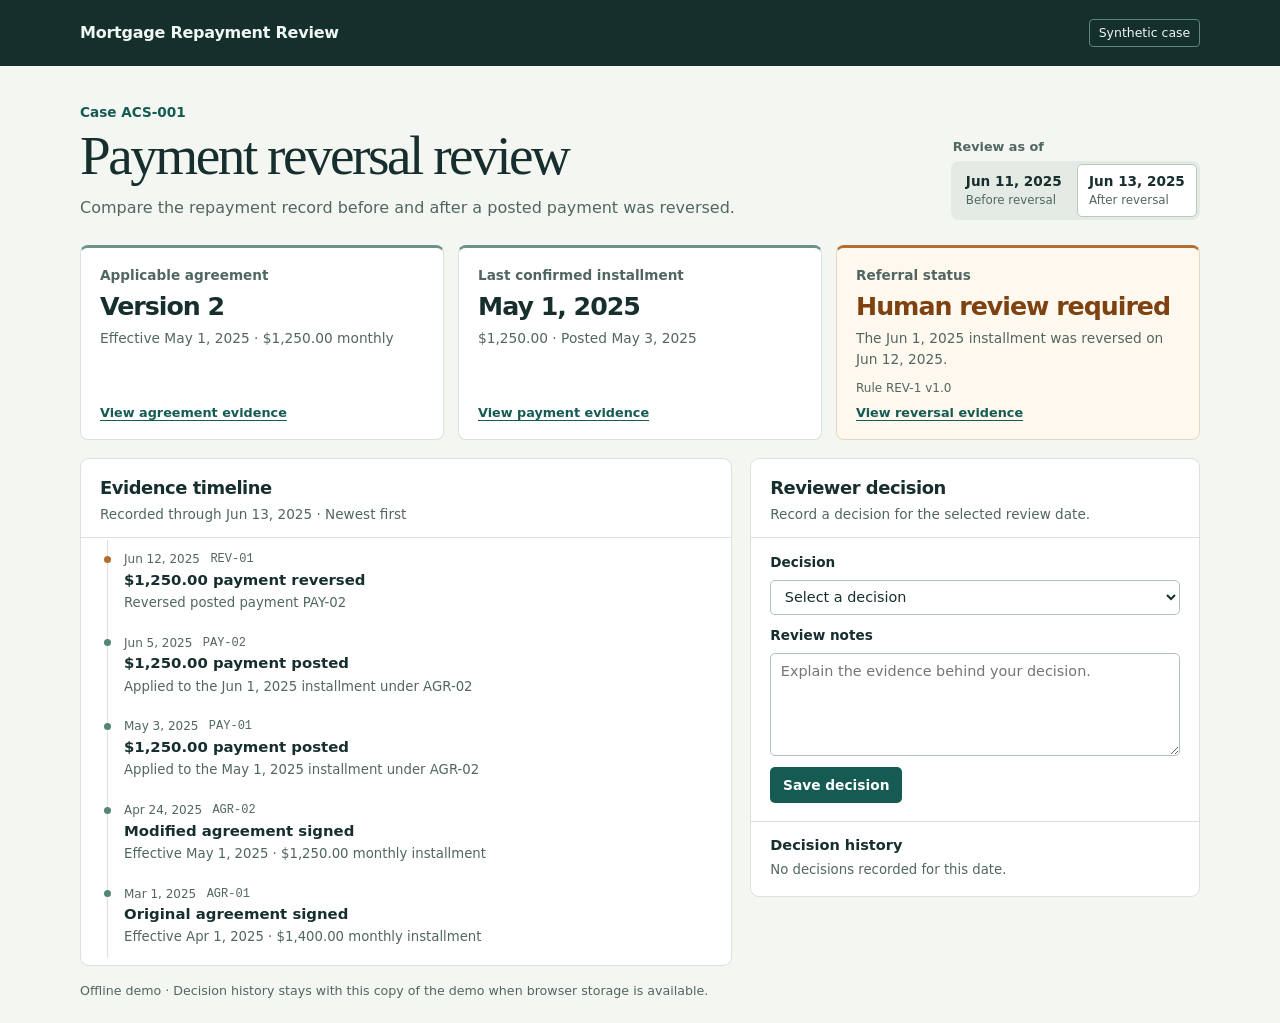
==== demo/index.html @ 6aab4651 "Build an offline reviewer demo for a payment reversal Show one synthetic mortgage case across two re" ====
<!doctype html>
<html lang="en">
<head>
  <meta charset="utf-8">
  <meta name="viewport" content="width=device-width, initial-scale=1">
  <meta name="description" content="An offline mortgage repayment review with a synthetic payment reversal case.">
  <title>Mortgage Repayment Review</title>
  <link rel="stylesheet" href="style.css">
  <script src="review.js" defer></script>
  <script src="app.js" defer></script>
</head>
<body>
  <header class="masthead">
    <div class="masthead-inner">
      <span class="brand">Mortgage Repayment Review</span>
      <span class="mode">Synthetic case</span>
    </div>
  </header>
  <main class="shell">
    <section class="case-header" aria-labelledby="case-title">
      <div>
        <p class="case-id">Case ACS-001</p>
        <h1 id="case-title">Payment reversal review</h1>
        <p class="lede">Compare the repayment record before and after a posted payment was reversed.</p>
      </div>
      <fieldset class="snapshot">
        <legend>Review as of</legend>
        <div class="segments">
          <label><input type="radio" name="snapshot" value="before"><span>Jun 11, 2025 <small>Before reversal</small></span></label>
          <label><input type="radio" name="snapshot" value="after" checked><span>Jun 13, 2025 <small>After reversal</small></span></label>
        </div>
      </fieldset>
    </section>

    <section class="summary" aria-label="Case findings" aria-live="polite">
      <article class="finding">
        <h2>Applicable agreement</h2>
        <p class="value" id="agreement-value"></p>
        <p class="detail" id="agreement-detail"></p>
        <a id="agreement-source">View agreement evidence</a>
      </article>
      <article class="finding">
        <h2>Last confirmed installment</h2>
        <p class="value" id="payment-value"></p>
        <p class="detail" id="payment-detail"></p>
        <a id="payment-source">View payment evidence</a>
      </article>
      <article class="finding" id="referral-card">
        <h2>Referral status</h2>
        <p class="value" id="referral-value"></p>
        <p class="detail" id="referral-detail"></p>
        <span id="rule-version" class="rule"></span>
        <a id="referral-source">View reversal evidence</a>
      </article>
    </section>

    <div class="workspace">
      <section class="panel" id="evidence" aria-labelledby="evidence-title">
        <div class="panel-heading">
          <h2 id="evidence-title">Evidence timeline</h2>
          <p id="evidence-caption"></p>
        </div>
        <ol id="timeline" class="timeline"></ol>
      </section>

      <section class="panel decision" aria-labelledby="decision-title">
        <div class="panel-heading">
          <h2 id="decision-title">Reviewer decision</h2>
          <p>Record a decision for the selected review date.</p>
        </div>
        <form id="decision-form">
          <label for="outcome">Decision</label>
          <select id="outcome" required>
            <option value="">Select a decision</option>
            <option value="confirm-referral">Confirm referral</option>
            <option value="request-evidence">Request more evidence</option>
            <option value="close">Close without referral</option>
          </select>
          <label for="notes">Review notes</label>
          <textarea id="notes" rows="4" maxlength="500" required placeholder="Explain the evidence behind your decision."></textarea>
          <button type="submit">Save decision</button>
          <p id="save-status" role="status" class="save-status"></p>
        </form>
        <div class="history">
          <h3>Decision history</h3>
          <p id="no-decisions">No decisions recorded for this date.</p>
          <ol id="decision-history"></ol>
        </div>
      </section>
    </div>
    <footer>Offline demo · Decision history stays with this copy of the demo when browser storage is available.</footer>
  </main>
  <noscript>Enable JavaScript to use the offline reviewer demo.</noscript>
</body>
</html>
---- demo/style.css ----
:root {
  color-scheme: light;
  --ink: #172e2e;
  --muted: #516662;
  --teal: #155b53;
  --line: #d9e2de;
  --page: #f4f6f2;
  --paper: #fff;
  --amber: #7d420f;
  font: 16px/1.5 system-ui, sans-serif;
}

* { box-sizing: border-box; }
body { margin: 0; background: var(--page); color: var(--ink); }
h1, h2, h3, p, ol { margin: 0; }
a { color: var(--teal); font-weight: 650; text-underline-offset: 3px; }
[hidden] { display: none !important; }
:focus-visible { outline: 3px solid #247e6f; outline-offset: 3px; }

.masthead { background: #142f2c; color: #f0f7f2; }
.masthead-inner, .shell { width: min(100% - 40px, 1120px); margin-inline: auto; }
.masthead-inner { display: flex; align-items: center; justify-content: space-between; gap: 1rem; min-height: 66px; }
.brand { font-weight: 700; letter-spacing: -.015em; }
.mode { border: 1px solid #63837b; border-radius: 4px; padding: .22rem .55rem; font-size: .78rem; white-space: nowrap; }
.shell { padding-block: 36px 22px; }
.case-header { display: flex; align-items: end; justify-content: space-between; gap: 1.25rem; margin-bottom: 25px; }
.case-id { color: var(--teal); font-size: .85rem; font-weight: 700; }
h1 { font: 500 clamp(2.1rem, 5vw, 3.45rem)/1.08 Georgia, serif; letter-spacing: -.045em; margin: .25rem 0 .6rem; }
.lede { color: var(--muted); }

.snapshot { border: 0; padding: 0; margin: 0; min-width: 0; }
.snapshot legend { color: var(--muted); font-size: .8rem; font-weight: 700; margin-bottom: .3rem; }
.segments { display: flex; padding: 3px; gap: 3px; background: #e4ebe5; border-radius: 8px; }
.segments label { position: relative; flex: 1; cursor: pointer; }
.segments input { position: absolute; width: 1px; height: 1px; opacity: 0; }
.segments label span { display: block; border: 1px solid transparent; border-radius: 5px; padding: .38rem .7rem; font-size: .85rem; white-space: nowrap; font-weight: 700; }
.segments small { display: block; color: var(--muted); font-size: .74rem; font-weight: 500; }
.segments input:checked + span { border-color: #b7c9c1; background: var(--paper); }
.segments input:focus-visible + span { outline: 3px solid #247e6f; outline-offset: 1px; }

.summary { display: grid; grid-template-columns: repeat(3, minmax(0, 1fr)); gap: 14px; margin-bottom: 18px; }
.finding { min-width: 0; display: flex; flex-direction: column; align-items: start; padding: 17px 19px; background: var(--paper); border: 1px solid var(--line); border-top: 3px solid #6b9389; border-radius: 8px; }
.finding h2 { font-size: .85rem; color: var(--muted); font-weight: 700; }
.value { font-size: clamp(1.18rem, 2.25vw, 1.58rem); font-weight: 700; letter-spacing: -.04em; line-height: 1.2; margin-block: .45rem .35rem; }
.detail { color: var(--muted); font-size: .86rem; margin-bottom: .6rem; }
.finding a { margin-top: auto; font-size: .8rem; }
.attention { background: #fff8ee; border-color: #ead8be; border-top-color: #b56d2d; }
.attention .value { color: var(--amber); }
.rule { display: block; font-size: .75rem; color: var(--muted); margin-bottom: .35rem; }

.workspace { display: grid; grid-template-columns: minmax(0, 1.45fr) minmax(0, 1fr); gap: 18px; align-items: start; }
.panel { min-width: 0; border: 1px solid var(--line); border-radius: 9px; background: var(--paper); }
.panel-heading { padding: 16px 19px 13px; border-bottom: 1px solid var(--line); }
.panel-heading h2 { font-size: 1.12rem; letter-spacing: -.025em; }
.panel-heading p { color: var(--muted); font-size: .85rem; margin-top: .12rem; }
.timeline, .history ol { padding: 0; list-style: none; }
.timeline { padding: 2px 19px 7px; }
.timeline li { margin-left: 7px; padding: .65rem .5rem .65rem 1rem; border-left: 1px solid var(--line); position: relative; scroll-margin-top: 12px; }
.timeline li::before { content: ""; position: absolute; left: -4px; top: 1rem; width: 7px; height: 7px; border-radius: 50%; background: #548579; }
.timeline li[data-type="reversal"]::before { background: #b56d2d; }
.timeline li:target { background: #e9f2ee; border-radius: 0 5px 5px 0; }
.entry-meta { display: flex; gap: .65rem; color: var(--muted); font-size: .75rem; }
.entry-meta span { font: .75rem/1.5 ui-monospace, monospace; }
.timeline h3 { font-size: .93rem; margin-block: .04rem .12rem; }
.timeline p { color: var(--muted); font-size: .83rem; }

form { display: grid; gap: .45rem; padding: 14px 19px 6px; }
form label { font-size: .85rem; font-weight: 650; }
select, textarea, button { font: inherit; }
select, textarea { display: block; width: 100%; padding: .48rem .6rem; border: 1px solid #afc2bc; border-radius: 5px; background: #fff; color: var(--ink); font-size: .9rem; margin-bottom: .2rem; }
textarea { resize: vertical; }
button { justify-self: start; background: var(--teal); color: white; border: 0; cursor: pointer; border-radius: 5px; padding: .5rem .8rem; font-size: .86rem; font-weight: 700; }
button:hover { background: #10483f; }
.save-status { color: var(--teal); font-size: .82rem; }
.history { padding: 12px 19px 16px; margin-top: .3rem; border-top: 1px solid var(--line); }
.history h3 { font-size: .91rem; margin-bottom: .25rem; }
.history p { font-size: .83rem; color: var(--muted); }
.history li { padding-block: .5rem; font-size: .86rem; overflow-wrap: anywhere; }
.history li + li { border-top: 1px solid var(--line); }
.history li time { display: block; color: var(--muted); font-size: .76rem; }
.history li p { white-space: pre-wrap; }
footer { padding-top: 16px; font-size: .79rem; color: var(--muted); }

@media (max-width: 760px) {
  .case-header { flex-direction: column; align-items: start; }
  .summary { gap: 8px; }
  .finding { padding: 12px; }
  .workspace { grid-template-columns: 1fr; }
}

@media (max-width: 535px) {
  .masthead-inner, .shell { width: calc(100% - 24px); }
  .shell { padding-top: 22px; }
  .summary { grid-template-columns: 1fr; }
  .masthead-inner { min-height: 56px; }
}
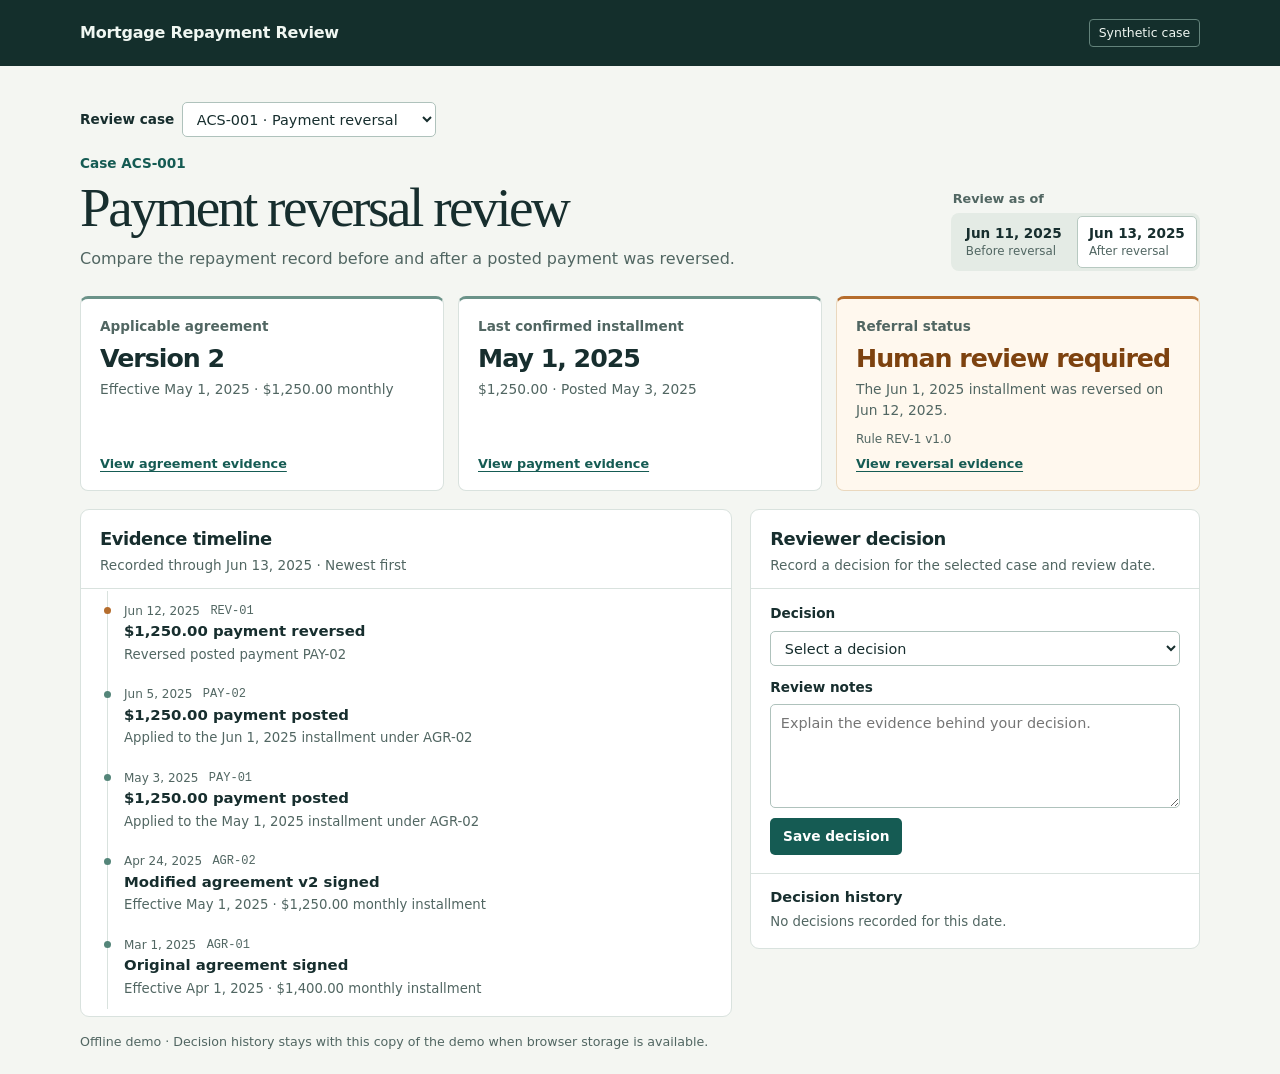
==== commit 3e862e7e: "Add a synthetic agreement conflict to the reviewer demo Let reviewers switch between the existing re" ====
--- a/demo/index.html
+++ b/demo/index.html
@@ -17,17 +17,24 @@
     </div>
   </header>
   <main class="shell">
+    <div class="case-picker">
+      <label for="case-picker">Review case</label>
+      <select id="case-picker">
+        <option value="ACS-001">ACS-001 · Payment reversal</option>
+        <option value="ACS-002">ACS-002 · Agreement conflict</option>
+      </select>
+    </div>
     <section class="case-header" aria-labelledby="case-title">
       <div>
-        <p class="case-id">Case ACS-001</p>
+        <p class="case-id" id="case-id">Case ACS-001</p>
         <h1 id="case-title">Payment reversal review</h1>
-        <p class="lede">Compare the repayment record before and after a posted payment was reversed.</p>
+        <p class="lede" id="case-description">Compare the repayment record before and after a posted payment was reversed.</p>
       </div>
       <fieldset class="snapshot">
         <legend>Review as of</legend>
         <div class="segments">
-          <label><input type="radio" name="snapshot" value="before"><span>Jun 11, 2025 <small>Before reversal</small></span></label>
-          <label><input type="radio" name="snapshot" value="after" checked><span>Jun 13, 2025 <small>After reversal</small></span></label>
+          <label><input type="radio" name="snapshot" value="before"><span>Jun 11, 2025 <small id="before-phase">Before reversal</small></span></label>
+          <label><input type="radio" name="snapshot" value="after" checked><span>Jun 13, 2025 <small id="after-phase">After reversal</small></span></label>
         </div>
       </fieldset>
     </section>
@@ -37,7 +44,10 @@
         <h2>Applicable agreement</h2>
         <p class="value" id="agreement-value"></p>
         <p class="detail" id="agreement-detail"></p>
-        <a id="agreement-source">View agreement evidence</a>
+        <div class="evidence-links">
+          <a id="agreement-source">View agreement evidence</a>
+          <a id="agreement-other-source" hidden></a>
+        </div>
       </article>
       <article class="finding">
         <h2>Last confirmed installment</h2>
@@ -66,7 +76,7 @@
       <section class="panel decision" aria-labelledby="decision-title">
         <div class="panel-heading">
           <h2 id="decision-title">Reviewer decision</h2>
-          <p>Record a decision for the selected review date.</p>
+          <p>Record a decision for the selected case and review date.</p>
         </div>
         <form id="decision-form">
           <label for="outcome">Decision</label>
--- a/demo/style.css
+++ b/demo/style.css
@@ -23,6 +23,9 @@
 .brand { font-weight: 700; letter-spacing: -.015em; }
 .mode { border: 1px solid #63837b; border-radius: 4px; padding: .22rem .55rem; font-size: .78rem; white-space: nowrap; }
 .shell { padding-block: 36px 22px; }
+.case-picker { display: flex; align-items: center; flex-wrap: wrap; gap: .5rem; margin-bottom: 1rem; }
+.case-picker label { font-size: .85rem; font-weight: 700; }
+.case-picker select { width: auto; max-width: 100%; margin: 0; }
 .case-header { display: flex; align-items: end; justify-content: space-between; gap: 1.25rem; margin-bottom: 25px; }
 .case-id { color: var(--teal); font-size: .85rem; font-weight: 700; }
 h1 { font: 500 clamp(2.1rem, 5vw, 3.45rem)/1.08 Georgia, serif; letter-spacing: -.045em; margin: .25rem 0 .6rem; }
@@ -44,6 +47,7 @@
 .value { font-size: clamp(1.18rem, 2.25vw, 1.58rem); font-weight: 700; letter-spacing: -.04em; line-height: 1.2; margin-block: .45rem .35rem; }
 .detail { color: var(--muted); font-size: .86rem; margin-bottom: .6rem; }
 .finding a { margin-top: auto; font-size: .8rem; }
+.evidence-links { display: flex; flex-wrap: wrap; gap: .25rem .7rem; margin-top: auto; }
 .attention { background: #fff8ee; border-color: #ead8be; border-top-color: #b56d2d; }
 .attention .value { color: var(--amber); }
 .rule { display: block; font-size: .75rem; color: var(--muted); margin-bottom: .35rem; }
